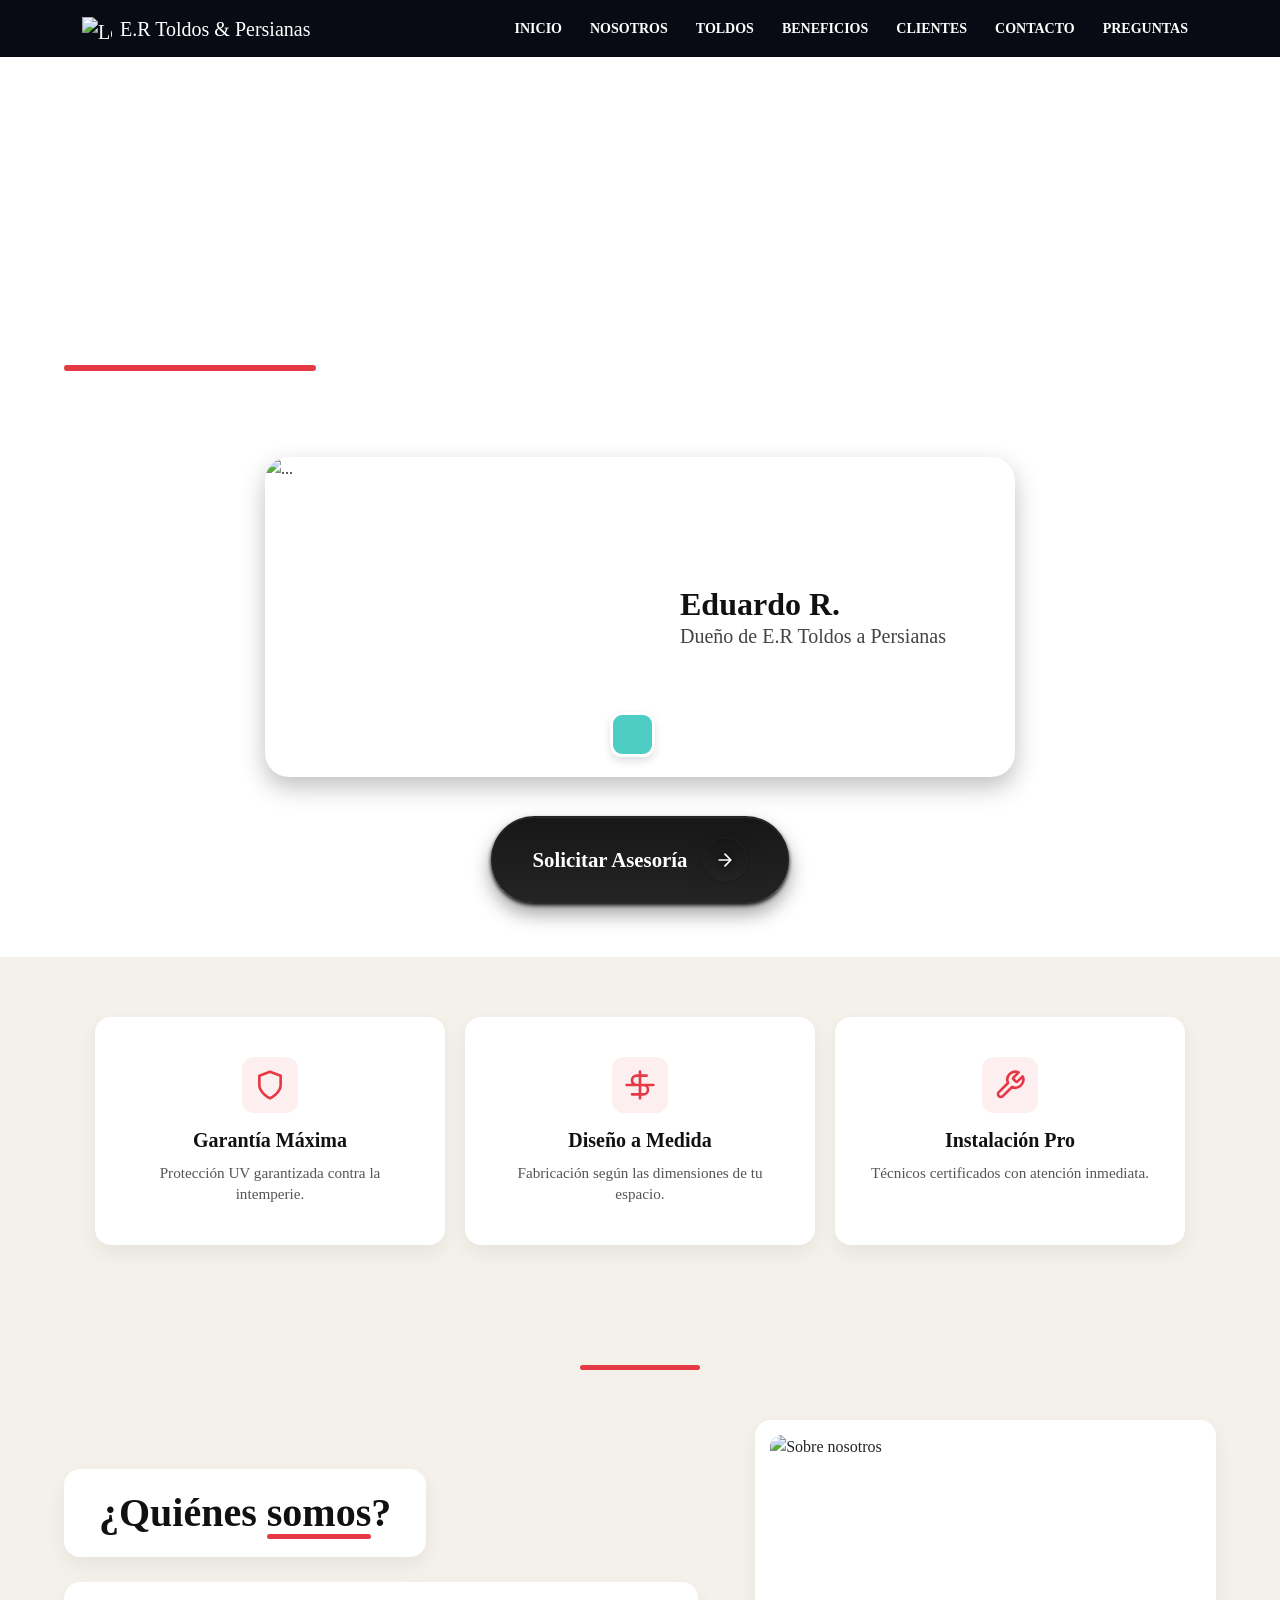
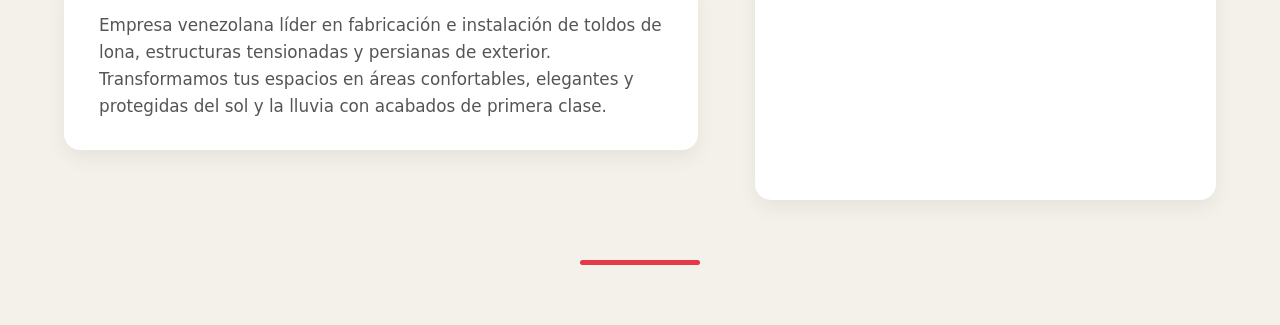
==== index.html @ d923537f "Add files via upload" ====
<!DOCTYPE html>
<html lang="es">
<head>
    <meta charset="UTF-8">
    <meta name="viewport" content="width=device-width, initial-scale=1.0">
    <title>E.R Toldos & Persianas</title>
<link href="https://cdn.jsdelivr.net/npm/bootstrap@5.3.2/dist/css/bootstrap.min.css" rel="stylesheet">
<link href="https://api.fontshare.com/v2/css?f[]=zodiak@400&display=swap" rel="stylesheet">
<link rel="stylesheet" href="styles.css">
</head>
<body>  

<header id="header-container"></header>

<!-- SECCIÓN 1: HERO CON IMAGEN DE FONDO COMPLETA -->
<div class="hero-wrapper">
  
  <div class="hero-container">
    <div class="texto-animado">
      <h1>Expertos en transformar tus <span class="linea-roja">espacios</span></h1>
      <p>Contactanos y recibe tu asesoria completamente gratis</p>
    </div>
  </div>

<div class="card-owner-container">
  <!-- Tarjeta superior con animación de carga normal -->
  <div class="card custom-card card-animada-Hero">
    <div class="card-img-wrapper">
      <img src="/ertoldospersianas/imagenes/presentacion.jpg" class="card-img-top" alt="...">
      <span class="badge-icon"></span>
    </div>
    
    <div class="card-body">
      <h5 class="card-title">Eduardo R.</h5>
      <p class="card-subtitle">Dueño de E.R Toldos a Persianas</p>
    </div>
  </div>
</div>

<div class="btn-container">
  <button class="styled-button">
      Solicitar Asesoría
      <div class="inner-button">
        <svg class="icon" width="20" height="20" viewBox="0 0 24 24" fill="none" xmlns="http://www.w3.org/2000/svg">
          <path d="M5 12H19M19 12L12 5M19 12L12 19" stroke="currentColor" stroke-width="2" stroke-linecap="round" stroke-linejoin="round"/>
        </svg>
      </div>
    </button>
</div>

</div>

<!-- SECCIÓN 2: NUEVA SECCIÓN CON FONDO SÓLIDO -->
<section class="nueva-seccion">
<div class="features-container">
    


  
    <!-- Card 1 con clase exclusiva para scroll -->
    <div class="feature-card card-animada-scroll">
      <div class="feature-icon">
        <svg width="32" height="32" viewBox="0 0 24 24" fill="none" stroke="currentColor" stroke-width="2" stroke-linecap="round" stroke-linejoin="round"><path d="M12 22s8-4 8-10V5l-8-3-8 3v7c0 6 8 10 8 10z"/></svg>
      </div>
      <h3 class="feature-title">Garantía Máxima</h3>
      <p class="feature-text">Protección UV garantizada contra la intemperie.</p>
    </div>

    <!-- Card 2 con clase exclusiva para scroll -->
    <div class="feature-card card-animada-scroll">
      <div class="feature-icon">
        <svg width="32" height="32" viewBox="0 0 24 24" fill="none" stroke="currentColor" stroke-width="2" stroke-linecap="round" stroke-linejoin="round"><path d="M2 12h20M12 2v20M17 5H9.5a3.5 3.5 0 0 0 0 7h5a3.5 3.5 0 0 1 0 7H6"/></svg>
      </div>
      <h3 class="feature-title">Diseño a Medida</h3>
      <p class="feature-text">Fabricación según las dimensiones de tu espacio.</p>
    </div>

    <!-- Card 3 con clase exclusiva para scroll -->
    <div class="feature-card card-animada-scroll">
      <div class="feature-icon">
        <svg width="32" height="32" viewBox="0 0 24 24" fill="none" stroke="currentColor" stroke-width="2" stroke-linecap="round" stroke-linejoin="round"><path d="M14.7 6.3a1 1 0 0 0 0 1.4l1.6 1.6a1 1 0 0 0 1.4 0l3.77-3.77a6 6 0 0 1-7.94 7.94l-6.91 6.91a2.12 2.12 0 0 1-3-3l6.91-6.91a6 6 0 0 1 7.94-7.94l-3.76 3.76z"/></svg>
      </div>
      <h3 class="feature-title">Instalación Pro</h3>
      <p class="feature-text">Técnicos certificados con atención inmediata.</p>
    </div>

  </div>
</section>

<section class="quienes-somos">
  <div class="quienes-somos-container">
    
    <!-- Columna Izquierda (Título y Texto) -->
    <div class="quienes-somos-info card-animada-scroll">
      <div class="quienes-somos-titulo-box">
        <h2>¿Quiénes <span class="linea-roja-palabra">somos</span>?</h2>
      </div>

      <div class="quienes-somos-contenido">
        <p>Empresa venezolana líder en fabricación e instalación de toldos de lona, estructuras tensionadas y persianas de exterior. Transformamos tus espacios en áreas confortables, elegantes y protegidas del sol y la lluvia con acabados de primera clase.</p>
      </div>
    </div>

    <!-- Columna Derecha (La nueva imagen con cuadro blanco) -->
    <div class="quienes-somos-imagen-box card-animada-scroll">
      <img src="/ertoldospersianas/imagenes/seccion somos.jpg" alt="Sobre nosotros" class="quienes-somos-img">
    </div>

  </div>
</section>

<script src="https://cdn.jsdelivr.net/npm/bootstrap@5.3.2/dist/js/bootstrap.bundle.min.js"></script>
<script src="include.js"></script>
</body>
---- styles.css ----
/* Configuración global del Navbar y Fuentes */
* {
  font-family: 'Zodiak', serif !important;
}

.navbar,
.custom-navbar {
  background-color: #080B14 !important;
}

/* Colores de texto y enlaces del Navbar */
.custom-navbar .navbar-brand,
.custom-navbar .nav-link {
  color: #ffffff !important;
}

.custom-navbar .nav-link:hover,
.custom-navbar .nav-link.active {
  color: #cccccc !important;
}

/* Icono menú hamburguesa para fondo oscuro */
.custom-navbar .navbar-toggler-icon {
  filter: invert(1);
}

/* Estilos del botón Uiverse (.btn2) */
.btn2 {
  position: relative;
  display: inline-block;
  padding: 8px 16px;
  border: 2px solid #fefefe;
  text-transform: uppercase;
  color: #fefefe !important;
  text-decoration: none;
  font-weight: 600;
  font-size: 14px;
  transition: 0.3s;
  background-color: transparent;
  cursor: pointer;
}

.btn2::before,
.btn2::after {
  content: "";
  position: absolute;
  top: -2px;
  left: -2px;
  width: calc(100% + 4px);
  background-color: #080B14;
  transition: 0.3s ease-out;
  transform: scaleY(1);
}

.btn2::before {
  height: calc(100% + 4px);
}

.btn2::after {
  height: calc(100% - 10px);
}

.btn2:hover::before {
  transform: translateY(-15px);
  height: 0;
}

.btn2:hover::after {
  transform: scaleX(0);
  transition-delay: 0.15s;
}

.btn2:hover {
  border: 2px solid #fefefe;
}

.btn2 .spn2 {
  position: relative;
  z-index: 3;
  text-decoration: none;
  border: none;
  background-color: transparent;
}

/* --- Solución para Desenfoque de Fondo --- */

body {
  margin: 0;
  min-height: 100vh;
  position: relative;
  overflow-x: hidden;
}

.hero-wrapper {
  position: relative;
  width: 100%;
  min-height: 100vh;
  overflow: hidden;
}

.hero-wrapper::before {
  content: "";
  position: absolute;
  top: 0;
  left: 0;
  width: 100%;
  height: 100%;
  background-image: url('/ertoldospersianas/imagenes/fondo.jpg');
  background-size: cover;
  background-position: center;
  filter: blur(8px);
  transform: scale(1.05);
  z-index: 1;
  animation: difuminarFondo 4.5s ease-out forwards; 
}

.hero-wrapper > * {
  position: relative;
  z-index: 2;
}

.custom-navbar {
  position: relative;
  z-index: 10;
}

/* KEYFRAMES DE ANIMACIONES */
@keyframes difuminarFondo {
  from { filter: blur(0px); }
  to { filter: blur(8px); }
}

@keyframes subirTexto {
  from {
    opacity: 0;
    transform: translateY(60px);
  }
  to {
    opacity: 1;
    transform: translateY(0);
  }
}

.hero-container {
  display: flex;
  align-items: flex-start;
  justify-content: flex-start;
  min-height: auto;
  padding-top: 50px;
  padding-left: 5%;
  padding-right: 20px;
  box-sizing: border-box;
}

.texto-animado {
  position: relative;
  z-index: 1;
  max-width: 700px;
  text-align: left;
  opacity: 0;
  animation: subirTexto 3.5s cubic-bezier(0.22, 1, 0.36, 1) forwards;
}

.texto-animado h1 {
  color: #ffffff;
  font-size: 4.5rem;
  font-weight: 1000;
  line-height: 1.2;
  margin-bottom: 15px;
}

.texto-animado p {
  color: #ffffff;
  font-size: 1.5rem;
  margin: 0;
}

.texto-animado h1 span.linea-roja {
  position: relative;
  display: inline-block;
}

.texto-animado h1 span.linea-roja::after {
  content: "";
  position: absolute;
  left: 0;
  bottom: -5px; /* Distancia de la línea al texto */
  width: 100%;
  height: 6px; /* Grosor de la línea */
  background-color: #e63946; /* El tono rojo que ya usas en tus iconos */
  border-radius: 4px;
}

@media (max-width: 768px) {
  .hero-container {
    padding-top: 30px;
    padding-left: 20px;
    padding-right: 20px;
    min-height: auto;
  }
  .texto-animado {
    max-width: 100%;
  }
  .texto-animado h1 {
    font-size: 2.2rem;
    line-height: 1.25;
    margin-bottom: 10px;
  }
  .texto-animado p {
    font-size: 1rem;
  }
}

.card-owner-container {
  display: flex;
  justify-content: center;
  align-items: center;
  width: 100%;
  margin-top: 30px;
  margin-bottom: 45px;
  position: relative;
  z-index: 5;
}

.custom-card {
  width: 100%;
  max-width: 280px;
  border: none;
  border-radius: 16px;
  overflow: hidden;
  box-shadow: 0 10px 25px rgba(0, 0, 0, 0.25);
  background-color: #ffffff;
}

/* Animación exclusiva para la tarjeta superior de presentación */
.card-animada-Hero {
  opacity: 0;
  animation: subirTexto 2.5s cubic-bezier(0.22, 1, 0.36, 1) forwards;
}

.card-img-wrapper {
  position: relative;
  width: 100%;
}

.custom-card .card-img-top {
  width: 100%;
  height: 230px;
  object-fit: cover;
  object-position: center top;
  border-top-left-radius: 16px;
  border-top-right-radius: 16px;
  display: block;
}

.badge-icon {
  position: absolute;
  bottom: -14px;
  right: 18px;
  width: 32px;
  height: 32px;
  background-color: #4ecdc4;
  border: 3px solid #ffffff;
  border-radius: 8px;
  box-shadow: 0 4px 8px rgba(0, 0, 0, 0.12);
  z-index: 2;
}

.custom-card .card-body {
  padding: 1.25rem 1.25rem 1.5rem 1.25rem;
  text-align: left;
}

.custom-card .card-title {
  font-size: 1.35rem;
  font-weight: 700;
  color: #111111;
  margin-bottom: 0.25rem;
  line-height: 1.2;
}

.custom-card .card-subtitle {
  font-size: 0.95rem;
  font-weight: 400;
  color: #444444;
  margin-bottom: 0;
  line-height: 1.3;
}

.btn-container {
  display: flex !important;
  justify-content: center !important;
  align-items: center !important;
  width: 100% !important;
  margin-top: 35px !important;
  margin-bottom: 20px !important;
  position: relative !important;
  z-index: 5 !important;
  opacity: 0;
  animation: subirTexto 2.5s cubic-bezier(0.22, 1, 0.36, 1) forwards !important;
}

.styled-button {
  position: relative;
  padding: 1.2rem 2.5rem;
  font-size: 1.3rem;
  font-weight: bold;
  color: #ffffff;
  background: linear-gradient(to bottom, #171717, #242424);
  border-radius: 9999px;
  cursor: pointer;
  box-shadow: 0 2px 4px rgba(0, 0, 0, 1), 0 10px 20px rgba(0, 0, 0, 0.4);
  transition: all 0.2s ease;
  display: inline-flex;
  align-items: center;
  justify-content: center;
  border: 1px solid #292929;
}

.styled-button::before {
  content: "";
  position: absolute;
  top: -2px;
  right: -1px;
  bottom: -1px;
  left: -1px;
  background: linear-gradient(to bottom, #292929, #000000);
  z-index: -1;
  border-radius: 9999px;
  transition: all 0.2s ease;
  opacity: 1;
}

.styled-button:active {
  transform: translateY(2px);
  box-shadow: 0 1px 2px rgba(0, 0, 0, 1), 0 5px 10px rgba(0, 0, 0, 0.4);
}

.styled-button .inner-button {
  position: relative;
  display: flex;
  align-items: center;
  justify-content: center;
  background: linear-gradient(to bottom, #171717, #242424);
  width: 45px;
  height: 45px;
  margin-left: 15px;
  border-radius: 50%;
  box-shadow: 0 0 1px rgba(0, 0, 0, 1);
  border: 1px solid #252525;
  transition: all 0.2s ease;
}

.styled-button .inner-button::before {
  content: "";
  position: absolute;
  top: -2px;
  right: -1px;
  bottom: -1px;
  left: -1px;
  background: linear-gradient(to bottom, #292929, #000000);
  z-index: -1;
  border-radius: 9999px;
  transition: all 0.2s ease;
  opacity: 1;
}

.styled-button .inner-button .icon {
  filter: drop-shadow(0 10px 20px rgba(26, 25, 25, 0.9)) drop-shadow(0 0 4px rgba(0, 0, 0, 1));
  transition: all 0.4s ease-in-out;
}

.styled-button .inner-button .icon:hover {
  filter: drop-shadow(0 10px 20px rgba(50, 50, 50, 1)) drop-shadow(0 0 20px rgba(2, 2, 2, 1));
  transform: rotate(-35deg);
}

@media (max-width: 768px) {
  .btn-container {
    margin-top: 10px !important;
    margin-bottom: 30px !important;
  }
  .styled-button {
    padding: 0.75rem 1.4rem !important;
    font-size: 0.95rem !important;
    max-width: 90%;
  }
  .styled-button .inner-button {
    width: 32px !important;
    height: 32px !important;
    margin-left: 10px !important;
  }
  .styled-button .inner-button .icon {
    width: 16px !important;
    height: 16px !important;
  }
}

@media (min-width: 992px) {
  .card-owner-container {
    max-width: 750px;
    margin: 40px auto;
  }
  .custom-card {
    max-width: 100% !important;
    display: flex;
    flex-direction: row;
    align-items: center;
    border-radius: 24px;
  }
  .card-img-wrapper {
    width: 50% !important;
    height: 320px !important;
  }
  .custom-card .card-img-top {
    height: 320px !important;
    object-fit: cover;
  }
  .custom-card .card-body {
    width: 50% !important;
    padding: 2.5rem !important;
  }
  .custom-card .card-title {
    font-size: 2rem !important;
  }
  .custom-card .card-subtitle {
    font-size: 1.25rem !important;
  }
  .badge-icon {
    bottom: 20px;
    right: -15px;
    width: 45px;
    height: 45px;
    border-radius: 12px;
  }
}

/* ========================================================== */
/* SECCIÓN 2: CARDS DE BENEFICIOS Y ANIMACIÓN POR SCROLL       */
/* ========================================================== */

.nueva-seccion {
  background-color: #f4f1ea;
  padding: 60px 20px;
  width: 100%;
}

.features-container {
  display: flex;
  flex-direction: column;
  gap: 20px;
  max-width: 400px;
  margin: 0 auto;
}

.feature-card {
  background: #ffffff;
  border-radius: 16px;
  padding: 30px 20px;
  text-align: center;
  box-shadow: 0 8px 20px rgba(0, 0, 0, 0.06);
  transition: transform 1s ease;
}

.feature-card:hover {
  transform: translateY(-5px);
}

/* Estado base oculto para la Sección 2 (sólo actúa al hacer scroll) */
.feature-card.card-animada-scroll {
  opacity: 0;
  transform: translateY(60px);
}

.feature-card.card-animada-scroll.en-vista {
  animation: subirTexto 2.5s cubic-bezier(0.22, 1, 0.36, 1) forwards;
}

.feature-icon {
  color: #e63946;
  margin-bottom: 15px;
  display: inline-flex;
  padding: 12px;
  background-color: rgba(230, 57, 70, 0.08);
  border-radius: 12px;
}

.feature-card .feature-title {
  font-size: 1.25rem;
  font-weight: 700;
  color: #111111;
  margin-bottom: 10px;
}

.feature-card .feature-text {
  font-family: system-ui, -apple-system, sans-serif;
  font-size: 0.95rem;
  color: #555555;
  margin-bottom: 0;
  line-height: 1.4;
}

@media (min-width: 992px) {
  .features-container {
    flex-direction: row;
    max-width: 1100px;
    justify-content: center;
  }
  .feature-card {
    flex: 1;
    max-width: 350px;
    padding: 40px 30px;
  }
}

/* ========================================================== */
/* SECCIÓN: ¿QUIÉNES SOMOS? (Diseño de 2 Columnas)           */
/* ========================================================== */

.quienes-somos {
  background-color: #f4f1ea;
  padding: 60px 0;
  width: 100%;
  position: relative;
}

/* Línea roja al PRINCIPIO */
.quienes-somos::before {
  content: "";
  display: block;
  width: 120px;
  height: 5px;
  background-color: #e63946;
  margin: 0 auto 50px auto;
  border-radius: 4px;
}

/* Contenedor principal en filas para móvil y en dos columnas para PC */
.quienes-somos-container {
  max-width: 1300px;
  margin: 0 auto;
  padding-left: 5%;
  padding-right: 5%;
  box-sizing: border-box;
  display: flex;
  flex-direction: column;
  gap: 30px;
}

/* Columna Izquierda */
.quienes-somos-info {
  display: flex;
  flex-direction: column;
  gap: 25px;
  width: 100%;
  
  /* Animación */
  opacity: 0;
  transform: translateY(60px);
  transition: transform 1s ease, opacity 1s ease;
}

/* Cuadro blanco del título */
.quienes-somos-titulo-box {
  background-color: #ffffff;
  padding: 20px 35px;
  border-radius: 16px;
  box-shadow: 0 8px 20px rgba(0, 0, 0, 0.06);
  display: inline-block;
  align-self: flex-start;
}

.quienes-somos-titulo-box h2 {
  font-size: 2.5rem;
  font-weight: 700;
  color: #111111;
  margin: 0;
}

/* Subrayado de la palabra somos */
.quienes-somos-titulo-box h2 span.linea-roja-palabra {
  position: relative;
  display: inline-block;
}

.quienes-somos-titulo-box h2 span.linea-roja-palabra::after {
  content: "";
  position: absolute;
  left: 0;
  bottom: -2px;
  width: 100%;
  height: 5px;
  background-color: #e63946;
  border-radius: 4px;
}

/* Cuadro blanco del texto */
.quienes-somos-contenido {
  background-color: #ffffff;
  padding: 30px 35px;
  border-radius: 16px;
  box-shadow: 0 8px 20px rgba(0, 0, 0, 0.06);
  max-width: 650px;
  width: 100%;
}

.quienes-somos-contenido p {
  font-family: system-ui, -apple-system, sans-serif !important;
  font-size: 1.05rem;
  color: #555555;
  line-height: 1.6;
  margin: 0;
}

/* Columna Derecha (Imagen) */
.quienes-somos-imagen-box {
  background-color: #ffffff;
  padding: 15px;
  border-radius: 16px;
  box-shadow: 0 8px 20px rgba(0, 0, 0, 0.06);
  width: 100%;
  box-sizing: border-box;
  
  /* Animación */
  opacity: 0;
  transform: translateY(60px);
  transition: transform 1s ease 0.2s, opacity 1s ease 0.2s;
}

.quienes-somos-img {
  width: 100%;
  height: 350px;
  object-fit: cover;
  border-radius: 12px;
  display: block;
}

/* Activador de animación */
.quienes-somos-info.en-vista,
.quienes-somos-imagen-box.en-vista {
  opacity: 1 !important;
  transform: translateY(0) !important;
}

/* Línea roja al FINAL */
.quienes-somos::after {
  content: "";
  display: block;
  width: 120px;
  height: 5px;
  background-color: #e63946;
  margin: 60px auto 0 auto;
  border-radius: 4px;
}

/* --- DISEÑO EN COMPUTADORAS (Pantallas grandes) --- */
@media (min-width: 992px) {
  .quienes-somos-container {
    flex-direction: row; /* Pone la info a la izquierda y la imagen a la derecha */
    align-items: center;
    justify-content: space-between;
  }

  .quienes-somos-info {
    width: 55%;
  }

  .quienes-somos-imagen-box {
    width: 40%;
  }
}
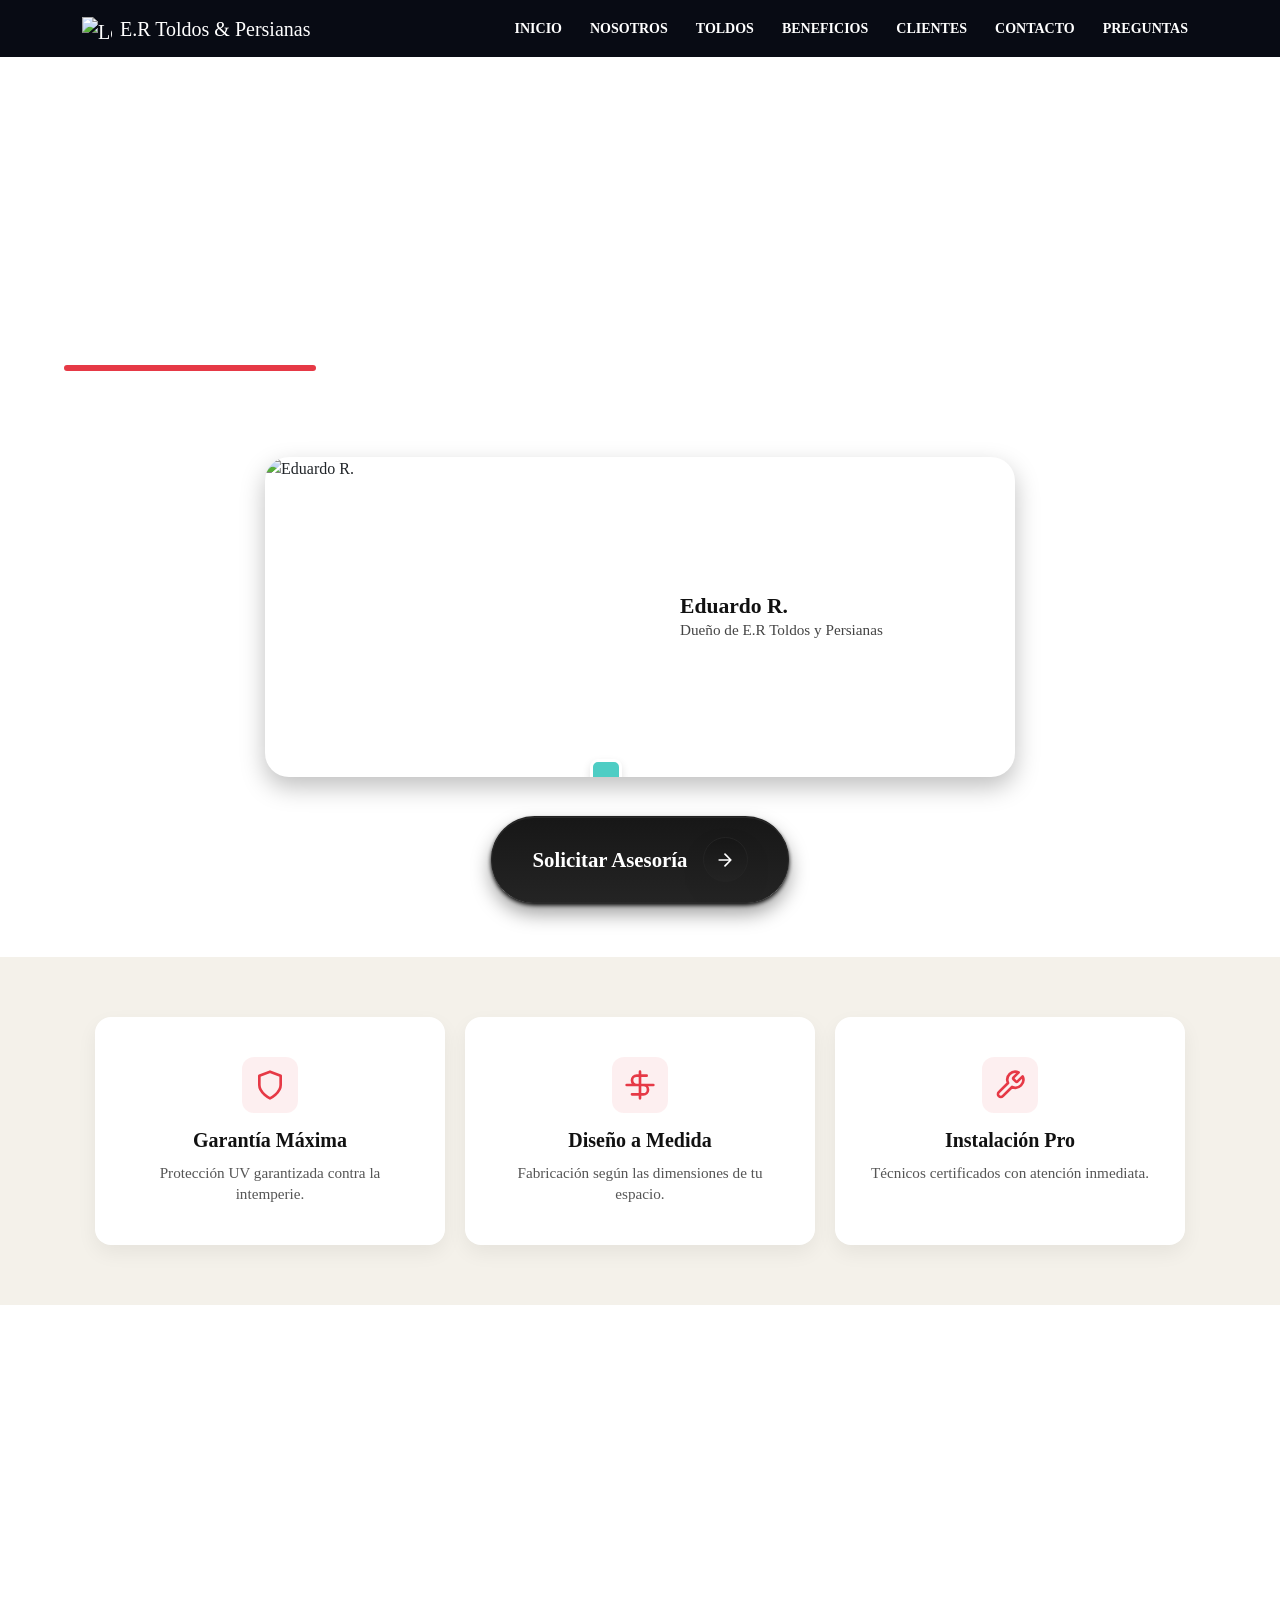
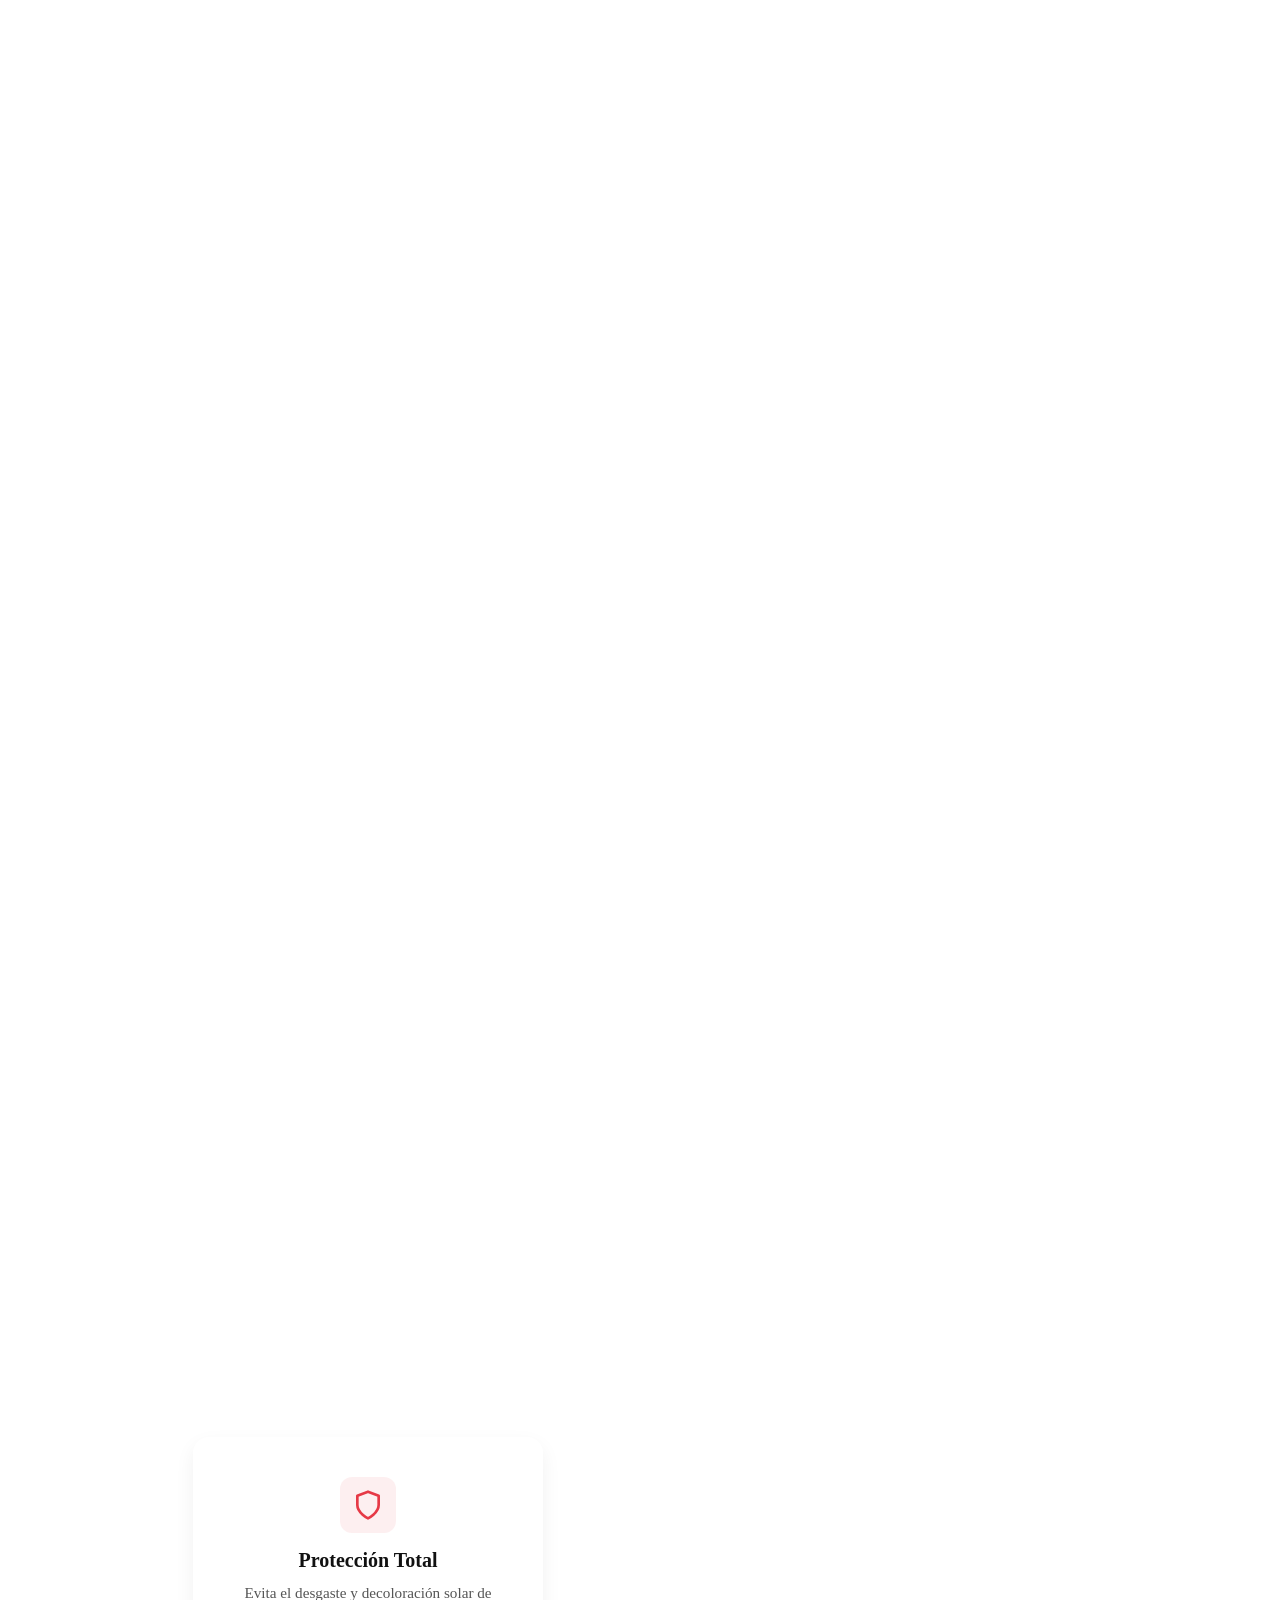
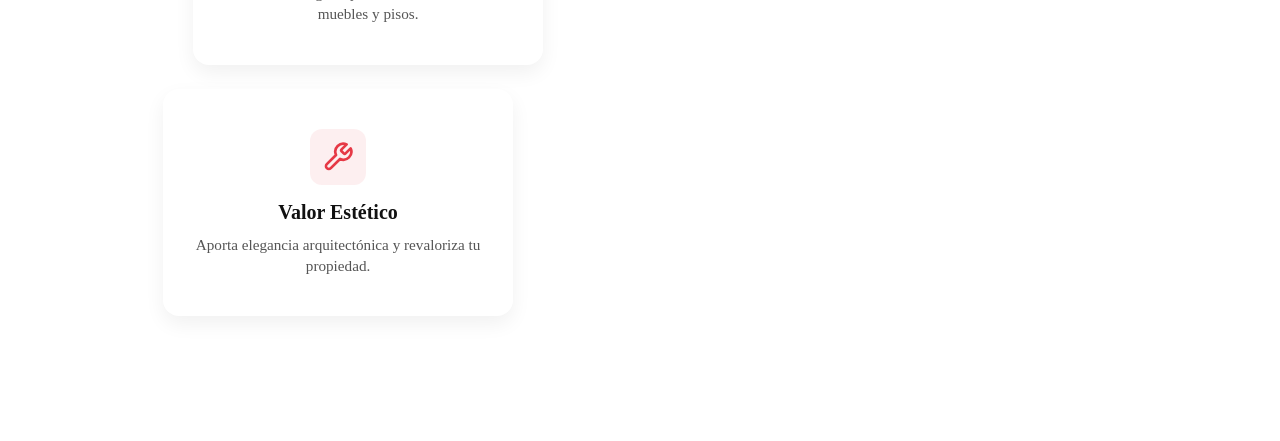
==== commit d86139f1: "Add files via upload" ====
--- a/index.html
+++ b/index.html
@@ -4,9 +4,9 @@
     <meta charset="UTF-8">
     <meta name="viewport" content="width=device-width, initial-scale=1.0">
     <title>E.R Toldos & Persianas</title>
-<link href="https://cdn.jsdelivr.net/npm/bootstrap@5.3.2/dist/css/bootstrap.min.css" rel="stylesheet">
-<link href="https://api.fontshare.com/v2/css?f[]=zodiak@400&display=swap" rel="stylesheet">
-<link rel="stylesheet" href="styles.css">
+    <link href="https://cdn.jsdelivr.net/npm/bootstrap@5.3.2/dist/css/bootstrap.min.css" rel="stylesheet">
+    <link href="https://api.fontshare.com/v2/css?f[]=zodiak@400&display=swap" rel="stylesheet">
+    <link rel="stylesheet" href="styles.css">
 </head>
 <body>  
 
@@ -14,101 +14,171 @@
 
 <!-- SECCIÓN 1: HERO CON IMAGEN DE FONDO COMPLETA -->
 <div class="hero-wrapper">
-  
-  <div class="hero-container">
-    <div class="texto-animado">
-      <h1>Expertos en transformar tus <span class="linea-roja">espacios</span></h1>
-      <p>Contactanos y recibe tu asesoria completamente gratis</p>
+    <div class="hero-container">
+        <div class="texto-animado">
+            <h1>Expertos en transformar tus <span class="linea-roja">espacios</span></h1>
+            <p>Contáctanos y recibe tu asesoría completamente gratis</p>
+        </div>
     </div>
-  </div>
 
-<div class="card-owner-container">
-  <!-- Tarjeta superior con animación de carga normal -->
-  <div class="card custom-card card-animada-Hero">
-    <div class="card-img-wrapper">
-      <img src="/ertoldospersianas/imagenes/presentacion.jpg" class="card-img-top" alt="...">
-      <span class="badge-icon"></span>
+    <div class="card-owner-container">
+        <div class="card custom-card card-animada-Hero">
+            <div class="card-img-wrapper">
+                <img src="/ertoldospersianas/imagenes/presentacion.jpg" class="card-img-top" alt="Eduardo R.">
+                <span class="badge-icon"></span>
+            </div>
+            <div class="card-body">
+                <h5 class="card-title">Eduardo R.</h5>
+                <p class="card-subtitle">Dueño de E.R Toldos y Persianas</p>
+            </div>
+        </div>
     </div>
-    
-    <div class="card-body">
-      <h5 class="card-title">Eduardo R.</h5>
-      <p class="card-subtitle">Dueño de E.R Toldos a Persianas</p>
+
+    <div class="btn-container">
+        <button class="styled-button">
+            Solicitar Asesoría
+            <div class="inner-button">
+                <svg class="icon" width="20" height="20" viewBox="0 0 24 24" fill="none" xmlns="http://www.w3.org/2000/svg">
+                    <path d="M5 12H19M19 12L12 5M19 12L12 19" stroke="currentColor" stroke-width="2" stroke-linecap="round" stroke-linejoin="round"/>
+                </svg>
+            </div>
+        </button>
     </div>
-  </div>
 </div>
 
-<div class="btn-container">
-  <button class="styled-button">
-      Solicitar Asesoría
-      <div class="inner-button">
-        <svg class="icon" width="20" height="20" viewBox="0 0 24 24" fill="none" xmlns="http://www.w3.org/2000/svg">
-          <path d="M5 12H19M19 12L12 5M19 12L12 19" stroke="currentColor" stroke-width="2" stroke-linecap="round" stroke-linejoin="round"/>
-        </svg>
-      </div>
-    </button>
-</div>
+<!-- SECCIÓN 2: CARDS DE BENEFICIOS -->
+<section class="nueva-seccion">
+    <div class="features-container">
+        <div class="feature-card card-animada-scroll">
+            <div class="feature-icon">
+                <svg width="32" height="32" viewBox="0 0 24 24" fill="none" stroke="currentColor" stroke-width="2" stroke-linecap="round" stroke-linejoin="round"><path d="M12 22s8-4 8-10V5l-8-3-8 3v7c0 6 8 10 8 10z"/></svg>
+            </div>
+            <h3 class="feature-title">Garantía Máxima</h3>
+            <p class="feature-text">Protección UV garantizada contra la intemperie.</p>
+        </div>
 
-</div>
+        <div class="feature-card card-animada-scroll">
+            <div class="feature-icon">
+                <svg width="32" height="32" viewBox="0 0 24 24" fill="none" stroke="currentColor" stroke-width="2" stroke-linecap="round" stroke-linejoin="round"><path d="M2 12h20M12 2v20M17 5H9.5a3.5 3.5 0 0 0 0 7h5a3.5 3.5 0 0 1 0 7H6"/></svg>
+            </div>
+            <h3 class="feature-title">Diseño a Medida</h3>
+            <p class="feature-text">Fabricación según las dimensiones de tu espacio.</p>
+        </div>
 
-<!-- SECCIÓN 2: NUEVA SECCIÓN CON FONDO SÓLIDO -->
-<section class="nueva-seccion">
-<div class="features-container">
-    
-
-
-  
-    <!-- Card 1 con clase exclusiva para scroll -->
-    <div class="feature-card card-animada-scroll">
-      <div class="feature-icon">
-        <svg width="32" height="32" viewBox="0 0 24 24" fill="none" stroke="currentColor" stroke-width="2" stroke-linecap="round" stroke-linejoin="round"><path d="M12 22s8-4 8-10V5l-8-3-8 3v7c0 6 8 10 8 10z"/></svg>
-      </div>
-      <h3 class="feature-title">Garantía Máxima</h3>
-      <p class="feature-text">Protección UV garantizada contra la intemperie.</p>
+        <div class="feature-card card-animada-scroll">
+            <div class="feature-icon">
+                <svg width="32" height="32" viewBox="0 0 24 24" fill="none" stroke="currentColor" stroke-width="2" stroke-linecap="round" stroke-linejoin="round"><path d="M14.7 6.3a1 1 0 0 0 0 1.4l1.6 1.6a1 1 0 0 0 1.4 0l3.77-3.77a6 6 0 0 1-7.94 7.94l-6.91 6.91a2.12 2.12 0 0 1-3-3l6.91-6.91a6 6 0 0 1 7.94-7.94l-3.76 3.76z"/></svg>
+            </div>
+            <h3 class="feature-title">Instalación Pro</h3>
+            <p class="feature-text">Técnicos certificados con atención inmediata.</p>
+        </div>
     </div>
-
-    <!-- Card 2 con clase exclusiva para scroll -->
-    <div class="feature-card card-animada-scroll">
-      <div class="feature-icon">
-        <svg width="32" height="32" viewBox="0 0 24 24" fill="none" stroke="currentColor" stroke-width="2" stroke-linecap="round" stroke-linejoin="round"><path d="M2 12h20M12 2v20M17 5H9.5a3.5 3.5 0 0 0 0 7h5a3.5 3.5 0 0 1 0 7H6"/></svg>
-      </div>
-      <h3 class="feature-title">Diseño a Medida</h3>
-      <p class="feature-text">Fabricación según las dimensiones de tu espacio.</p>
-    </div>
-
-    <!-- Card 3 con clase exclusiva para scroll -->
-    <div class="feature-card card-animada-scroll">
-      <div class="feature-icon">
-        <svg width="32" height="32" viewBox="0 0 24 24" fill="none" stroke="currentColor" stroke-width="2" stroke-linecap="round" stroke-linejoin="round"><path d="M14.7 6.3a1 1 0 0 0 0 1.4l1.6 1.6a1 1 0 0 0 1.4 0l3.77-3.77a6 6 0 0 1-7.94 7.94l-6.91 6.91a2.12 2.12 0 0 1-3-3l6.91-6.91a6 6 0 0 1 7.94-7.94l-3.76 3.76z"/></svg>
-      </div>
-      <h3 class="feature-title">Instalación Pro</h3>
-      <p class="feature-text">Técnicos certificados con atención inmediata.</p>
-    </div>
-
-  </div>
 </section>
 
+<!-- SECCIÓN: ¿QUIÉNES SOMOS? -->
 <section class="quienes-somos">
-  <div class="quienes-somos-container">
-    
-    <!-- Columna Izquierda (Título y Texto) -->
-    <div class="quienes-somos-info card-animada-scroll">
-      <div class="quienes-somos-titulo-box">
-        <h2>¿Quiénes <span class="linea-roja-palabra">somos</span>?</h2>
-      </div>
+    <div class="quienes-somos-container">
+        <div class="quienes-somos-info card-animada-scroll">
+            <div class="quienes-somos-titulo-box">
+                <h2>¿Quiénes <span class="linea-roja-palabra">somos</span>?</h2>
+            </div>
+            <div class="quienes-somos-contenido">
+                <p>Empresa venezolana líder en fabricación e instalación de toldos de lona, estructuras tensionadas y persianas de exterior. Transformamos tus espacios en áreas confortables, elegantes y protegidas del sol y la lluvia con acabados de primera clase.</p>
+            </div>
+        </div>
 
-      <div class="quienes-somos-contenido">
-        <p>Empresa venezolana líder en fabricación e instalación de toldos de lona, estructuras tensionadas y persianas de exterior. Transformamos tus espacios en áreas confortables, elegantes y protegidas del sol y la lluvia con acabados de primera clase.</p>
-      </div>
+        <div class="quienes-somos-imagen-box card-animada-scroll">
+            <img src="/ertoldospersianas/imagenes/seccion somos.jpg" alt="Sobre nosotros" class="quienes-somos-img">
+        </div>
     </div>
+</section>
 
-    <!-- Columna Derecha (La nueva imagen con cuadro blanco) -->
-    <div class="quienes-somos-imagen-box card-animada-scroll">
-      <img src="/ertoldospersianas/imagenes/seccion somos.jpg" alt="Sobre nosotros" class="quienes-somos-img">
+<!-- SECCIÓN: TIPOS DE TOLDOS -->
+<section id="toldos" class="toldos-section">
+    <div class="toldos-container card-animada-scroll">
+        <div class="toldos-header-row">
+            <div class="toldos-titulo-box">
+                <h2>Tipos de <span class="linea-roja-palabra">Toldos</span></h2>
+            </div>
+
+            <div class="toldos-tabs-nav">
+                <button class="toldo-tab-btn active" data-index="0">Toldo Retráctil</button>
+                <button class="toldo-tab-btn" data-index="1">Toldo Vertical</button>
+                <button class="toldo-tab-btn" data-index="2">Persiana Exterior</button>
+            </div>
+        </div>
+
+        <div class="toldo-display-container" id="toldoDisplay">
+            <div class="toldo-mini-card">
+                <h3 id="toldoTitle">Toldo Retráctil</h3>
+                <p id="toldoDesc">Sistema extensible sin columnas fijas para mantener la vista libre y regular la entrada de sol a tu medida.</p>
+            </div>
+            <div class="toldo-image-box">
+                <img id="toldoImg" src="/ertoldospersianas/imagenes/toldo retractil.jpg" alt="Toldo Retráctil">
+            </div>
+        </div>
     </div>
+</section>
 
-  </div>
+<!-- SECCIÓN: BENEFICIOS (IZQUIERDA) Y VIDEO VERTICAL (DERECHA) -->
+<section class="seccion-resultados-beneficios">
+    <div class="resultados-beneficios-container">
+        
+        <!-- COLUMNA IZQUIERDA: Tarjetas de beneficios -->
+        <div class="toldos-container card-animada-scroll">
+            <div class="titulo-caja-estilo">
+                <h2>¿Por qué <span class="linea-roja-palabra">elegirnos</span>?</h2>
+            </div>
+            
+            <div class="tarjetas-apiladas">
+                <!-- Tarjeta 1 -->
+                <div class="feature-card card-animada-scroll">
+                    <div class="feature-icon">
+                        <svg width="32" height="32" viewBox="0 0 24 24" fill="none" stroke="currentColor" stroke-width="2" stroke-linecap="round" stroke-linejoin="round"><path d="M12 2v20M17 5H9.5a3.5 3.5 0 0 0 0 7h5a3.5 3.5 0 0 1 0 7H6"/></svg>
+                    </div>
+                    <h3 class="feature-title">Ahorro Térmico</h3>
+                    <p class="feature-text">Disminuye hasta un 80% el calor solar interno de tus ambientes.</p>
+                </div>
+
+                <!-- Tarjeta 2 (Con efecto escalonado) -->
+                <div class="feature-card card-animada-scroll offset-derecha">
+                    <div class="feature-icon">
+                        <svg width="32" height="32" viewBox="0 0 24 24" fill="none" stroke="currentColor" stroke-width="2" stroke-linecap="round" stroke-linejoin="round"><path d="M12 22s8-4 8-10V5l-8-3-8 3v7c0 6 8 10 8 10z"/></svg>
+                    </div>
+                    <h3 class="feature-title">Protección Total</h3>
+                    <p class="feature-text">Evita el desgaste y decoloración solar de muebles y pisos.</p>
+                </div>
+
+                <!-- Tarjeta 3 -->
+                <div class="feature-card card-animada-scroll">
+                    <div class="feature-icon">
+                        <svg width="32" height="32" viewBox="0 0 24 24" fill="none" stroke="currentColor" stroke-width="2" stroke-linecap="round" stroke-linejoin="round"><path d="M14.7 6.3a1 1 0 0 0 0 1.4l1.6 1.6a1 1 0 0 0 1.4 0l3.77-3.77a6 6 0 0 1-7.94 7.94l-6.91 6.91a2.12 2.12 0 0 1-3-3l6.91-6.91a6 6 0 0 1 7.94-7.94l-3.76 3.76z"/></svg>
+                    </div>
+                    <h3 class="feature-title">Valor Estético</h3>
+                    <p class="feature-text">Aporta elegancia arquitectónica y revaloriza tu propiedad.</p>
+                </div>
+            </div>
+        </div>
+
+        <!-- COLUMNA DERECHA: Tu video vertical -->
+        <div class="columna-video-estilo">
+            <div class="video-main-container">
+                <div class="video-header">
+                    <h2>Mira nuestros <span class="linea-roja-palabra">resultados</span></h2>
+                </div>
+                <div class="video-responsive">
+                    <video controls>
+                        <source src="/ertoldospersianas/imagenes/toldos video.mp4" type="video/mp4">
+                        Tu navegador no soporta la reproducción de video.
+                    </video>
+                </div>
+            </div>
+        </div>
+
+    </div>
 </section>
 
 <script src="https://cdn.jsdelivr.net/npm/bootstrap@5.3.2/dist/js/bootstrap.bundle.min.js"></script>
 <script src="include.js"></script>
-</body>+</body>
+</html>
--- a/styles.css
+++ b/styles.css
@@ -1,14 +1,27 @@
-/* Configuración global del Navbar y Fuentes */
+/* ========================================================== */
+/* CONFIGURACIÓN GLOBAL Y TIPOGRAFÍA                          */
+/* ========================================================== */
 * {
   font-family: 'Zodiak', serif !important;
 }
 
+body {
+  margin: 0;
+  min-height: 100vh;
+  position: relative;
+  overflow-x: hidden;
+}
+
+/* ========================================================== */
+/* NAVBAR Y COMPONENTES GLOBALES                              */
+/* ========================================================== */
 .navbar,
 .custom-navbar {
   background-color: #080B14 !important;
-}
-
-/* Colores de texto y enlaces del Navbar */
+  position: relative;
+  z-index: 10;
+}
+
 .custom-navbar .navbar-brand,
 .custom-navbar .nav-link {
   color: #ffffff !important;
@@ -19,12 +32,13 @@
   color: #cccccc !important;
 }
 
-/* Icono menú hamburguesa para fondo oscuro */
 .custom-navbar .navbar-toggler-icon {
   filter: invert(1);
 }
 
-/* Estilos del botón Uiverse (.btn2) */
+/* ========================================================== */
+/* BOTÓN UIVERSE (.btn2)                                      */
+/* ========================================================== */
 .btn2 {
   position: relative;
   display: inline-block;
@@ -82,15 +96,9 @@
   background-color: transparent;
 }
 
-/* --- Solución para Desenfoque de Fondo --- */
-
-body {
-  margin: 0;
-  min-height: 100vh;
-  position: relative;
-  overflow-x: hidden;
-}
-
+/* ========================================================== */
+/* SECCIÓN HERO                                               */
+/* ========================================================== */
 .hero-wrapper {
   position: relative;
   width: 100%;
@@ -119,12 +127,6 @@
   z-index: 2;
 }
 
-.custom-navbar {
-  position: relative;
-  z-index: 10;
-}
-
-/* KEYFRAMES DE ANIMACIONES */
 @keyframes difuminarFondo {
   from { filter: blur(0px); }
   to { filter: blur(8px); }
@@ -146,9 +148,7 @@
   align-items: flex-start;
   justify-content: flex-start;
   min-height: auto;
-  padding-top: 50px;
-  padding-left: 5%;
-  padding-right: 20px;
+  padding: 50px 20px 0 5%;
   box-sizing: border-box;
 }
 
@@ -184,40 +184,22 @@
   content: "";
   position: absolute;
   left: 0;
-  bottom: -5px; /* Distancia de la línea al texto */
-  width: 100%;
-  height: 6px; /* Grosor de la línea */
-  background-color: #e63946; /* El tono rojo que ya usas en tus iconos */
+  bottom: -5px;
+  width: 100%;
+  height: 6px;
+  background-color: #e63946;
   border-radius: 4px;
 }
 
-@media (max-width: 768px) {
-  .hero-container {
-    padding-top: 30px;
-    padding-left: 20px;
-    padding-right: 20px;
-    min-height: auto;
-  }
-  .texto-animado {
-    max-width: 100%;
-  }
-  .texto-animado h1 {
-    font-size: 2.2rem;
-    line-height: 1.25;
-    margin-bottom: 10px;
-  }
-  .texto-animado p {
-    font-size: 1rem;
-  }
-}
-
+/* ========================================================== */
+/* TARJETA DUEÑO (HERO) Y BOTÓN                               */
+/* ========================================================== */
 .card-owner-container {
   display: flex;
   justify-content: center;
   align-items: center;
   width: 100%;
-  margin-top: 30px;
-  margin-bottom: 45px;
+  margin: 30px 0 45px 0;
   position: relative;
   z-index: 5;
 }
@@ -232,7 +214,6 @@
   background-color: #ffffff;
 }
 
-/* Animación exclusiva para la tarjeta superior de presentación */
 .card-animada-Hero {
   opacity: 0;
   animation: subirTexto 2.5s cubic-bezier(0.22, 1, 0.36, 1) forwards;
@@ -292,8 +273,7 @@
   justify-content: center !important;
   align-items: center !important;
   width: 100% !important;
-  margin-top: 35px !important;
-  margin-bottom: 20px !important;
+  margin: 35px 0 20px 0 !important;
   position: relative !important;
   z-index: 5 !important;
   opacity: 0;
@@ -327,8 +307,6 @@
   background: linear-gradient(to bottom, #292929, #000000);
   z-index: -1;
   border-radius: 9999px;
-  transition: all 0.2s ease;
-  opacity: 1;
 }
 
 .styled-button:active {
@@ -346,99 +324,21 @@
   height: 45px;
   margin-left: 15px;
   border-radius: 50%;
-  box-shadow: 0 0 1px rgba(0, 0, 0, 1);
   border: 1px solid #252525;
-  transition: all 0.2s ease;
-}
-
-.styled-button .inner-button::before {
-  content: "";
-  position: absolute;
-  top: -2px;
-  right: -1px;
-  bottom: -1px;
-  left: -1px;
-  background: linear-gradient(to bottom, #292929, #000000);
-  z-index: -1;
-  border-radius: 9999px;
-  transition: all 0.2s ease;
-  opacity: 1;
 }
 
 .styled-button .inner-button .icon {
-  filter: drop-shadow(0 10px 20px rgba(26, 25, 25, 0.9)) drop-shadow(0 0 4px rgba(0, 0, 0, 1));
+  filter: drop-shadow(0 10px 20px rgba(26, 25, 25, 0.9));
   transition: all 0.4s ease-in-out;
 }
 
 .styled-button .inner-button .icon:hover {
-  filter: drop-shadow(0 10px 20px rgba(50, 50, 50, 1)) drop-shadow(0 0 20px rgba(2, 2, 2, 1));
   transform: rotate(-35deg);
 }
 
-@media (max-width: 768px) {
-  .btn-container {
-    margin-top: 10px !important;
-    margin-bottom: 30px !important;
-  }
-  .styled-button {
-    padding: 0.75rem 1.4rem !important;
-    font-size: 0.95rem !important;
-    max-width: 90%;
-  }
-  .styled-button .inner-button {
-    width: 32px !important;
-    height: 32px !important;
-    margin-left: 10px !important;
-  }
-  .styled-button .inner-button .icon {
-    width: 16px !important;
-    height: 16px !important;
-  }
-}
-
-@media (min-width: 992px) {
-  .card-owner-container {
-    max-width: 750px;
-    margin: 40px auto;
-  }
-  .custom-card {
-    max-width: 100% !important;
-    display: flex;
-    flex-direction: row;
-    align-items: center;
-    border-radius: 24px;
-  }
-  .card-img-wrapper {
-    width: 50% !important;
-    height: 320px !important;
-  }
-  .custom-card .card-img-top {
-    height: 320px !important;
-    object-fit: cover;
-  }
-  .custom-card .card-body {
-    width: 50% !important;
-    padding: 2.5rem !important;
-  }
-  .custom-card .card-title {
-    font-size: 2rem !important;
-  }
-  .custom-card .card-subtitle {
-    font-size: 1.25rem !important;
-  }
-  .badge-icon {
-    bottom: 20px;
-    right: -15px;
-    width: 45px;
-    height: 45px;
-    border-radius: 12px;
-  }
-}
-
-/* ========================================================== */
-/* SECCIÓN 2: CARDS DE BENEFICIOS Y ANIMACIÓN POR SCROLL       */
-/* ========================================================== */
-
+/* ========================================================== */
+/* SECCIÓN 2: CARDS DE BENEFICIOS                             */
+/* ========================================================== */
 .nueva-seccion {
   background-color: #f4f1ea;
   padding: 60px 20px;
@@ -466,7 +366,6 @@
   transform: translateY(-5px);
 }
 
-/* Estado base oculto para la Sección 2 (sólo actúa al hacer scroll) */
 .feature-card.card-animada-scroll {
   opacity: 0;
   transform: translateY(60px);
@@ -500,23 +399,9 @@
   line-height: 1.4;
 }
 
-@media (min-width: 992px) {
-  .features-container {
-    flex-direction: row;
-    max-width: 1100px;
-    justify-content: center;
-  }
-  .feature-card {
-    flex: 1;
-    max-width: 350px;
-    padding: 40px 30px;
-  }
-}
-
-/* ========================================================== */
-/* SECCIÓN: ¿QUIÉNES SOMOS? (Diseño de 2 Columnas)           */
-/* ========================================================== */
-
+/* ========================================================== */
+/* SECCIÓN: ¿QUIÉNES SOMOS?                                  */
+/* ========================================================== */
 .quienes-somos {
   background-color: #f4f1ea;
   padding: 60px 0;
@@ -524,7 +409,6 @@
   position: relative;
 }
 
-/* Línea roja al PRINCIPIO */
 .quienes-somos::before {
   content: "";
   display: block;
@@ -535,32 +419,26 @@
   border-radius: 4px;
 }
 
-/* Contenedor principal en filas para móvil y en dos columnas para PC */
 .quienes-somos-container {
   max-width: 1300px;
   margin: 0 auto;
-  padding-left: 5%;
-  padding-right: 5%;
+  padding: 0 5%;
   box-sizing: border-box;
   display: flex;
   flex-direction: column;
   gap: 30px;
 }
 
-/* Columna Izquierda */
 .quienes-somos-info {
   display: flex;
   flex-direction: column;
   gap: 25px;
   width: 100%;
-  
-  /* Animación */
   opacity: 0;
   transform: translateY(60px);
   transition: transform 1s ease, opacity 1s ease;
 }
 
-/* Cuadro blanco del título */
 .quienes-somos-titulo-box {
   background-color: #ffffff;
   padding: 20px 35px;
@@ -577,13 +455,12 @@
   margin: 0;
 }
 
-/* Subrayado de la palabra somos */
-.quienes-somos-titulo-box h2 span.linea-roja-palabra {
+.linea-roja-palabra {
   position: relative;
   display: inline-block;
 }
 
-.quienes-somos-titulo-box h2 span.linea-roja-palabra::after {
+.linea-roja-palabra::after {
   content: "";
   position: absolute;
   left: 0;
@@ -594,7 +471,6 @@
   border-radius: 4px;
 }
 
-/* Cuadro blanco del texto */
 .quienes-somos-contenido {
   background-color: #ffffff;
   padding: 30px 35px;
@@ -612,7 +488,6 @@
   margin: 0;
 }
 
-/* Columna Derecha (Imagen) */
 .quienes-somos-imagen-box {
   background-color: #ffffff;
   padding: 15px;
@@ -620,8 +495,6 @@
   box-shadow: 0 8px 20px rgba(0, 0, 0, 0.06);
   width: 100%;
   box-sizing: border-box;
-  
-  /* Animación */
   opacity: 0;
   transform: translateY(60px);
   transition: transform 1s ease 0.2s, opacity 1s ease 0.2s;
@@ -635,14 +508,12 @@
   display: block;
 }
 
-/* Activador de animación */
 .quienes-somos-info.en-vista,
 .quienes-somos-imagen-box.en-vista {
   opacity: 1 !important;
   transform: translateY(0) !important;
 }
 
-/* Línea roja al FINAL */
 .quienes-somos::after {
   content: "";
   display: block;
@@ -653,19 +524,393 @@
   border-radius: 4px;
 }
 
-/* --- DISEÑO EN COMPUTADORAS (Pantallas grandes) --- */
+/* ========================================================== */
+/* SECCIÓN: TIPOS DE TOLDOS                                   */
+/* ========================================================== */
+.toldos-section {
+  background-color: #f4f1ea;
+  padding: 10px 0 60px 0;
+  width: 100%;
+  position: relative;
+  margin-top: -20px;
+}
+
+.toldos-container {
+  max-width: 1300px;
+  margin: 0 auto;
+  padding: 0 5%;
+  box-sizing: border-box;
+  opacity: 0;
+  transform: translateY(60px);
+  transition: transform 1s ease, opacity 1s ease;
+}
+
+.toldos-container.en-vista {
+  opacity: 1 !important;
+  transform: translateY(0) !important;
+}
+
+.toldos-header-row {
+  display: flex;
+  justify-content: space-between;
+  align-items: center;
+  margin-bottom: 30px;
+  flex-wrap: wrap;
+  gap: 20px;
+}
+
+.toldos-titulo-box {
+  background-color: #ffffff;
+  padding: 20px 35px;
+  border-radius: 16px;
+  box-shadow: 0 8px 20px rgba(0, 0, 0, 0.06);
+  display: inline-block;
+}
+
+.toldos-titulo-box h2 {
+  font-size: 2.5rem;
+  font-weight: 700;
+  color: #111111;
+  margin: 0;
+}
+
+.toldos-tabs-nav {
+  display: flex;
+  gap: 15px;
+  flex-wrap: wrap;
+  justify-content: flex-end;
+}
+
+.toldo-tab-btn {
+  padding: 16px 30px;
+  background-color: #ffffff;
+  border: 2px solid #e0e0e0;
+  border-radius: 14px;
+  cursor: pointer;
+  font-size: 1.1rem;
+  font-weight: 600;
+  color: #555555;
+  box-shadow: 0 4px 10px rgba(0, 0, 0, 0.03);
+  transition: all 0.3s ease;
+}
+
+.toldo-tab-btn:hover {
+  border-color: #e63946;
+  color: #e63946;
+}
+
+.toldo-tab-btn.active {
+  background-color: #e63946;
+  border-color: #e63946;
+  color: #ffffff;
+  box-shadow: 0 4px 15px rgba(230, 57, 70, 0.3);
+}
+
+.toldo-display-container {
+  display: flex;
+  background: #ffffff;
+  border-radius: 16px;
+  overflow: hidden;
+  box-shadow: 0 8px 20px rgba(0, 0, 0, 0.06);
+  transition: opacity 0.3s ease;
+}
+
+.toldo-mini-card {
+  flex: 1;
+  padding: 40px;
+  display: flex;
+  flex-direction: column;
+  justify-content: center;
+}
+
+.toldo-mini-card h3 {
+  font-size: 2rem;
+  color: #111111;
+  margin-bottom: 15px;
+  font-weight: 700;
+}
+
+.toldo-mini-card p {
+  font-family: system-ui, -apple-system, sans-serif !important;
+  font-size: 1.05rem;
+  color: #555555;
+  line-height: 1.6;
+  margin: 0;
+}
+
+.toldo-image-box {
+  flex: 1;
+  min-height: 480px;
+}
+
+.toldo-image-box img {
+  width: 100%;
+  height: 100%;
+  object-fit: cover;
+  display: block;
+}
+
+/* ========================================================== */
+/* SECCIÓN DE VIDEO LOCAL (CORREGIDO PARA EVITAR DISTORSIÓN) */
+/* ========================================================== */
+.video-section {
+  background-color: #f4f1ea !important;
+  padding: 60px 20px;
+  display: flex;
+  flex-direction: column;
+  align-items: center;
+  gap: 30px;
+  width: 100%;
+}
+
+.video-main-container {
+  width: 100%;
+  max-width: 500px; /* Ancho optimizado para que los reels verticales no queden gigantes en PC */
+  background: #ffffff;
+  border-radius: 16px;
+  padding: 30px;
+  box-shadow: 0 8px 20px rgba(0, 0, 0, 0.06);
+}
+
+.video-header h2 {
+  font-size: 2.2rem;
+  color: #111111;
+  margin-bottom: 25px;
+  text-align: center;
+  font-weight: 700;
+}
+
+.linea-roja-decorativa {
+  width: 60px;
+  height: 3px;
+  background-color: #e63946;
+  border-radius: 2px;
+  margin: 0 auto;
+}
+
+.video-responsive {
+  position: relative;
+  width: 100%;
+  border-radius: 12px;
+  overflow: hidden;
+  box-shadow: 0 4px 15px rgba(0, 0, 0, 0.05);
+  background: #000;
+  display: flex;
+  justify-content: center;
+  align-items: center;
+}
+
+.video-responsive video {
+  width: 100%;
+  height: auto;
+  max-height: 75vh; /* Mantiene la proporción correcta del reel sin estirarse ni deformarse */
+  display: block;
+  object-fit: contain; /* Evita recortes y deformaciones forzadas */
+}
+
+/* ========================================================== */
+/* MEDIA QUERIES GENERALES                                    */
+/* ========================================================== */
+@media (max-width: 768px) {
+  .hero-container {
+    padding: 30px 20px 0 20px;
+  }
+  .texto-animado h1 {
+    font-size: 2.2rem;
+  }
+  .texto-animado p {
+    font-size: 1rem;
+  }
+  .btn-container {
+    margin-top: 10px !important;
+    margin-bottom: 30px !important;
+  }
+  .styled-button {
+    padding: 0.75rem 1.4rem !important;
+    font-size: 0.95rem !important;
+  }
+  .toldos-section {
+    padding: 5px 0 40px 0;
+    margin-top: -10px;
+  }
+  .toldo-display-container {
+    flex-direction: column;
+  }
+  .toldo-image-box {
+    width: 100%;
+    height: 280px;
+    min-height: auto;
+  }
+  .toldos-tabs-nav {
+    display: grid;
+    grid-template-columns: 1fr 1fr;
+    gap: 10px;
+  }
+  .toldos-tabs-nav .toldo-tab-btn:nth-child(3) {
+    grid-column: span 2;
+    max-width: 70%;
+    margin: 0 auto;
+  }
+}
+
 @media (min-width: 992px) {
+  .card-owner-container {
+    max-width: 750px;
+    margin: 40px auto;
+  }
+  .custom-card {
+    max-width: 100% !important;
+    display: flex;
+    flex-direction: row;
+    align-items: center;
+    border-radius: 24px;
+  }
+  .card-img-wrapper {
+    width: 50% !important;
+    height: 320px !important;
+  }
+  .custom-card .card-img-top {
+    height: 320px !important;
+  }
+  .custom-card .card-body {
+    width: 50% !important;
+    padding: 2.5rem !important;
+  }
+  .features-container {
+    flex-direction: row;
+    max-width: 1100px;
+    justify-content: center;
+  }
+  .feature-card {
+    flex: 1;
+    max-width: 350px;
+    padding: 40px 30px;
+  }
   .quienes-somos-container {
-    flex-direction: row; /* Pone la info a la izquierda y la imagen a la derecha */
+    flex-direction: row;
     align-items: center;
     justify-content: space-between;
   }
-
   .quienes-somos-info {
     width: 55%;
   }
-
   .quienes-somos-imagen-box {
     width: 40%;
   }
+}
+
+/* ========================================================== */
+/* SECCIÓN COMBINADA: BENEFICIOS + VIDEO VERTICAL             */
+/* ========================================================== */
+.seccion-resultados-beneficios {
+    background-color: #f4f1ea !important;
+    padding: 60px 0;
+    width: 100%;
+    position: relative;
+}
+
+/* Línea roja superior exacta a tus otras secciones */
+.seccion-resultados-beneficios::before {
+    content: "";
+    display: block;
+    width: 120px;
+    height: 5px;
+    background-color: #e63946;
+    margin: 0 auto 50px auto;
+    border-radius: 4px;
+}
+
+.resultados-beneficios-container {
+    max-width: 1300px;
+    margin: 0 auto;
+    padding: 0 5%;
+    box-sizing: border-box;
+    display: flex;
+    flex-direction: column;
+    gap: 40px;
+}
+
+.columna-beneficios-estilo {
+    display: flex;
+    flex-direction: column;
+    gap: 40px; /* Aumentamos de 25px a 40px para separarlas del título */
+    width: 100%;
+}
+
+.titulo-caja-estilo {
+    background-color: #ffffff;
+    padding: 20px 35px;
+    border-radius: 16px;
+    box-shadow: 0 8px 20px rgba(0, 0, 0, 0.06);
+    display: inline-block;
+    align-self: flex-start;
+    margin-bottom: 10px; /* Margen extra de seguridad abajo del título */
+}
+
+.titulo-caja-estilo h2 {
+    font-size: 2.5rem;
+    font-weight: 700;
+    color: #111111;
+    margin: 0;
+}
+
+.tarjetas-apiladas {
+    display: flex;
+    flex-direction: column;
+    gap: 24px; /* Espacio cómodo entre tarjeta y tarjeta */
+    max-width: 550px;
+}
+
+/* Efecto escalonado para la tarjeta central */
+.offset-derecha {
+    margin-left: 30px;
+}
+
+.columna-video-estilo {
+    width: 100%;
+    display: flex;
+    justify-content: center;
+}
+
+/* Línea roja inferior exacta a tus otras secciones */
+.seccion-resultados-beneficios::after {
+    content: "";
+    display: block;
+    width: 120px;
+    height: 5px;
+    background-color: #e63946;
+    margin: 60px auto 0 auto;
+    border-radius: 4px;
+}
+
+/* Ajustes Responsive */
+@media (min-width: 992px) {
+    .resultados-beneficios-container {
+        flex-direction: row;
+        align-items: flex-start;
+        justify-content: space-between;
+    }
+    
+    .columna-beneficios-estilo {
+        width: 52%;
+    }
+    
+    .columna-video-estilo {
+        width: 44%;
+        justify-content: flex-end;
+    }
+    
+    .video-main-container {
+        max-width: 450px;
+        margin: 0;
+    }
+}
+
+@media (max-width: 768px) {
+    .offset-derecha {
+        margin-left: 0;
+    }
+    .titulo-caja-estilo h2 {
+        font-size: 2rem;
+    }
 }
